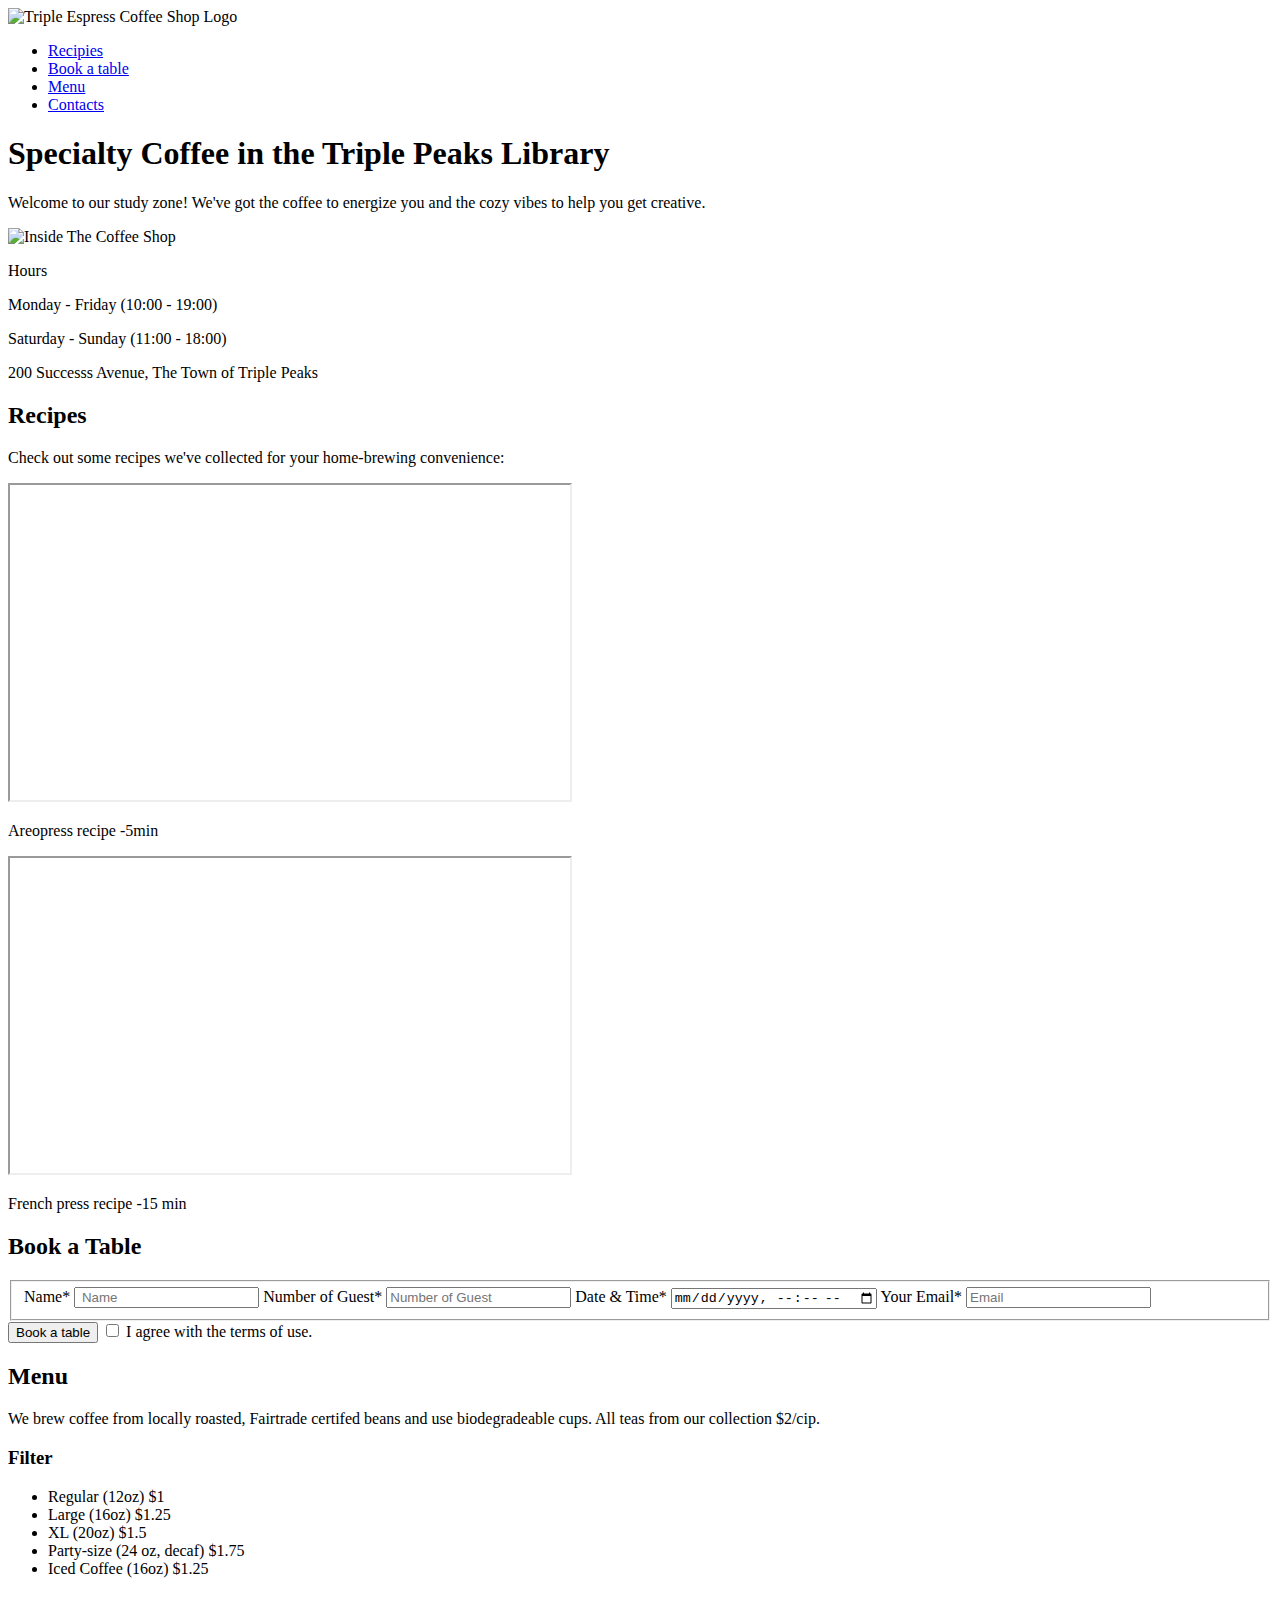
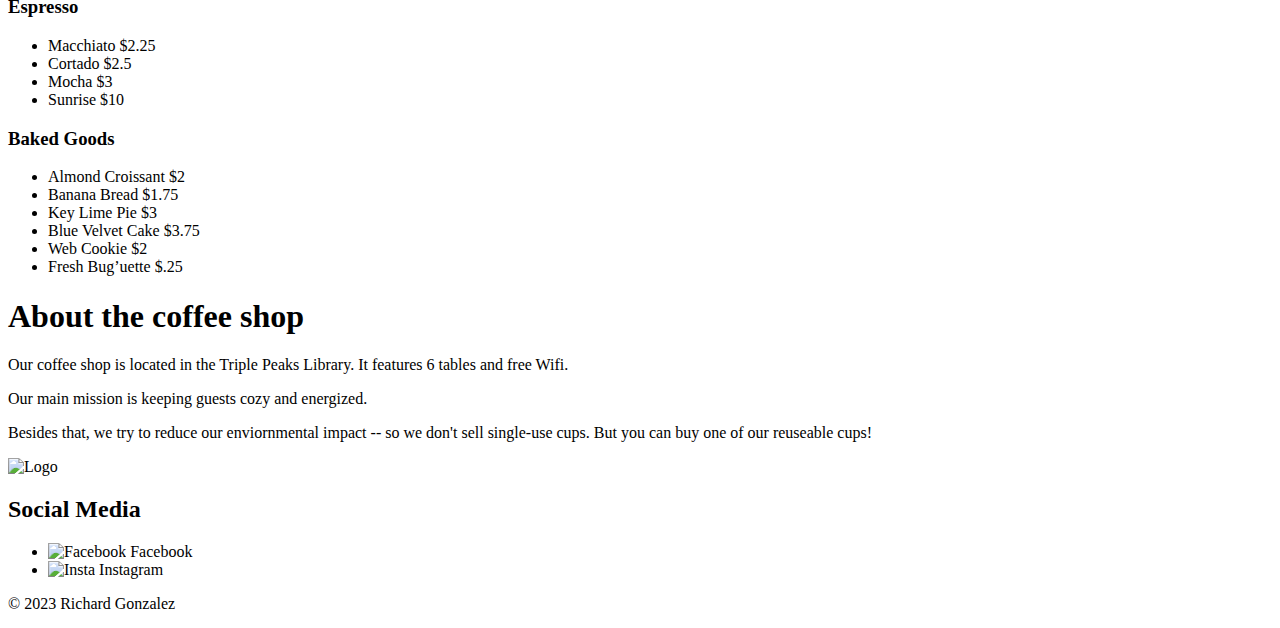
==== pages/index.html @ 74e5d19f "Update4" ====
<!DOCTYPE html>
<html lang="en">
  <head>
    <meta charset="UTF-8" />
    <meta name="viewport" content="width=device-width, initial-scale=1.0" />
    <meta name="description" content="Coffee Shop Landing Page" />
    <meta name="author" content="Richard Gonzalez" />
    <meta name="keywords" content="HTML,  CSS" />
    <link rel="stylesheet" href="vendor/normalize.css" />
    <link rel="stylesheet" href="pages/index.css" />
    <link rel="icon" href="favicon.ico" />
    <link rel="preconnect" href="https://fonts.googleapis.com" />
    <link rel="preconnect" href="https://fonts.gstatic.com" crossorigin />
    <link
      href="https://fonts.googleapis.com/css2?family=Inter:wght@400;500;700&family=Noto+Serif:ital@0;1&display=swap"
      rel="stylesheet"
    />
    <title>Coffee Shop</title>
  </head>
  <body>
    <div class="page">
      <header class="header">
        <nav class="nav">
          <img
            src="./images/logo_coffeeshop_dark.svg"
            alt="Triple Espress Coffee Shop Logo"
            class="nav__logo"
          />
          <ul class="nav__links">
            <li>
              <a href="#recipes__nav-link" class="nav__link" >
                Recipies
              </a>
            </li>
            <li>
              <a href="#reservations__nav-link" class="nav__link">
                Book a table
              </a>
            </li>
            <li>
              <a href="#menu__nav-link" class="nav__link">Menu</a>
            </li>
            <li><a href="#about__nav-link" class="nav__link">
              Contacts
            </a>
            </li>
          </ul>
        </nav>
        <h1 class="header__title">
          <span class="header__span-accent"> Specialty Coffee </span>
          in the Triple Peaks Library
        </h1>
        <p class="header__description">
          Welcome to our study zone! We've got the coffee to energize you and
          the cozy vibes to help you get creative.
        </p>
        <img
          src="images/inside_coffee_shop.png"
          alt="Inside The Coffee Shop"
          class="header__image"
        />
        <div class="header__footer">
          <div>
            <p class="header__paragraphs">Hours</p>
            <p class="header__paragraphs">Monday - Friday (10:00 - 19:00)</p>
            <p class="header__paragraphs">Saturday - Sunday (11:00 - 18:00)</p>
          </div>
          <p class="header__paragraphs">
            200 Successs Avenue, The Town of Triple Peaks
          </p>
        </div>
      </header>

      <main class="content">
        <section class="recipes"  id="recipes__nav-link">
            <h2 class="recipes__title">Recipes</h2>
            <p class="recipes__subtitle">
              Check out some recipes we've collected
              <span>
                for your home-brewing convenience:
              </span>
            </p>
            <div class="recipes__videos">
              <div>
                <iframe class="recipes__iframe"
                  width="560"
                  height="315"
                  src="https://www.youtube.com/embed/j6VlT_jUVPc?si=Xz06xtbiGsKDHQ1F"
                  title="YouTube video player"
                  allow="accelerometer; autoplay; clipboard-write; encrypted-media; gyroscope; picture-in-picture; web-share"
                  allowfullscreen
                >
                </iframe>
                <p class="recipes__video-caption">
                  <span> Areopress recipe </span>
                  <span> -5min </span>
                </p>
              </div>
            <div>
              <iframe class="recipes__iframe"
                width="560"
                height="315"
                src="https://www.youtube.com/embed/st571DYYTR8?si=hU533sCNq-ZW3jg6"
                title="YouTube video player"
                allow="accelerometer; autoplay; clipboard-write; encrypted-media; gyroscope; picture-in-picture; web-share"
                allowfullscreen
              >
              </iframe>
              <p class="recipes__video-caption">
                <span>French press recipe</span>
                <span>-15 min</span>
              </p>
            </div>
            </div>
        </section>

        <section class="reservation" id="reservations__nav-link">
          <h2 class="reservation__title"> Book a Table</h2>
          <form class="reservation__form form">
              <fieldset class="form__form">
                <label  class="form__label">
                  Name*
                  <input type="text" class="form__input"  placeholder=" Name">
                </label>

                <label  class="form__label">
                  Number of Guest*
                  <input type="number" class="form__input" placeholder="Number of Guest">
                </label>

                <label  class="form__label">
                  Date & Time*
                  <input type="datetime-local" class="form__input">
                </label>

                <label  class="form__label">
                  Your Email*
                  <input type="email" class="form__input"  placeholder="Email">
                </label>
              </fieldset>
              <button class="form__button">
                Book a table
              </button>
              <label class="form__label form__label_type_checkbox">
                <input type="checkbox" class="form__checkbox"
              />
                I agree with the terms of use.
              </label>
            </form>
        </section>

        <section class="menu" id="menu__nav-link">
          <h2 class="menu__title"> Menu</h2>
            <p class="menu__subtitle"> We brew coffee from locally roasted, Fairtrade certifed beans and use biodegradeable cups.
            All teas from our collection $2/cip.
            </p>

          <div class="menu__cards">

          <div class="card">
            <h3 class="card__title">
              Filter
            </h3>
            <ul>
              <li class="card__list-item">Regular (12oz) <span class="card__list-divider"></span>$1</li>
              <li class="card__list-item">Large (16oz) <span class="card__list-divider"></span>$1.25</li>
              <li class="card__list-item">XL (20oz) <span class="card__list-divider"></span>$1.5</li>
              <li class="card__list-item">Party-size (24 oz, decaf) <span class="card__list-divider"></span>$1.75</li>
              <li class="card__list-item">Iced Coffee (16oz) <span class="card__list-divider"></span>$1.25</li>
            </ul>
          </div>

          <div class="card">
            <h3 class="card__title">
              Espresso
            </h3>
            <ul>
              <li class="card__list-item">Macchiato <span class="card__list-divider"></span>$2.25</li>
              <li class="card__list-item">Cortado <span class="card__list-divider"></span>$2.5</li>
              <li class="card__list-item">Mocha <span class="card__list-divider"></span>$3</li>
              <li class="card__list-item">Sunrise <span class="card__list-divider"></span>$10</li>
            </ul>
          </div>

          <div class="card">
            <h3 class="card__title">
              Baked Goods
            </h3>
            <ul>
              <li class="card__list-item">Almond Croissant <span class="card__list-divider"></span>$2</li>
              <li class="card__list-item">Banana Bread <span class="card__list-divider"></span>$1.75</li>
              <li class="card__list-item">Key Lime Pie <span class="card__list-divider"></span>$3</li>
              <li class="card__list-item">Blue Velvet Cake <span class="card__list-divider"></span>$3.75</li>
              <li class="card__list-item">Web Cookie <span class="card__list-divider"></span>$2</li>
              <li class="card__list-item">Fresh Bug’uette <span class="card__list-divider"></span>$.25</li>
            </ul>
          </div>
          </div>
        </section>

        <section class="about" id="about__nav-link">
          <h1 class="about__title">
            About the coffee shop
          </h1>

          <div class="about__content">
            <p class="about__paragraph">
            Our coffee shop is located in the Triple Peaks Library. It features 6 tables and free Wifi.
            </p>

          <p class="about__paragraph">
            Our main mission is keeping guests cozy and energized.
          </p>
          <p class="about__paragraph">
            Besides that, we try to reduce our enviornmental impact -- so we don't sell single-use cups. But you can buy one of our reuseable cups!
          </p>


        </div>
        <div class="about__circle">

        </div>

        </section>
      </main>

      <footer class="footer">
        <div class="footer__content">
          <img src="./images/logo_coffeeshop_light.svg"
        alt="Logo"
        class="footer__logo"/>

        <div>
          <h2 class="footer__social-heading"> Social Media</h2>
          <ul class="footer__list">
            <li class="footer__list-item" > <a class="footer__social-link"> <img src="./images/facebook_white.svg" alt="Facebook" class="footer__social-icon"/></a>  Facebook</li>
            <li class="footer__list-item" > <a class="footer__social-link"> <img src="./images/instagram_white.svg" alt="Insta" class="footer__social-icon"/></a> Instagram</li>
          </ul>
      </div>
        </div>

      <p class="footer__copyright">© 2023 Richard Gonzalez </p>
    </footer>
    </div>
  </body>
</html>
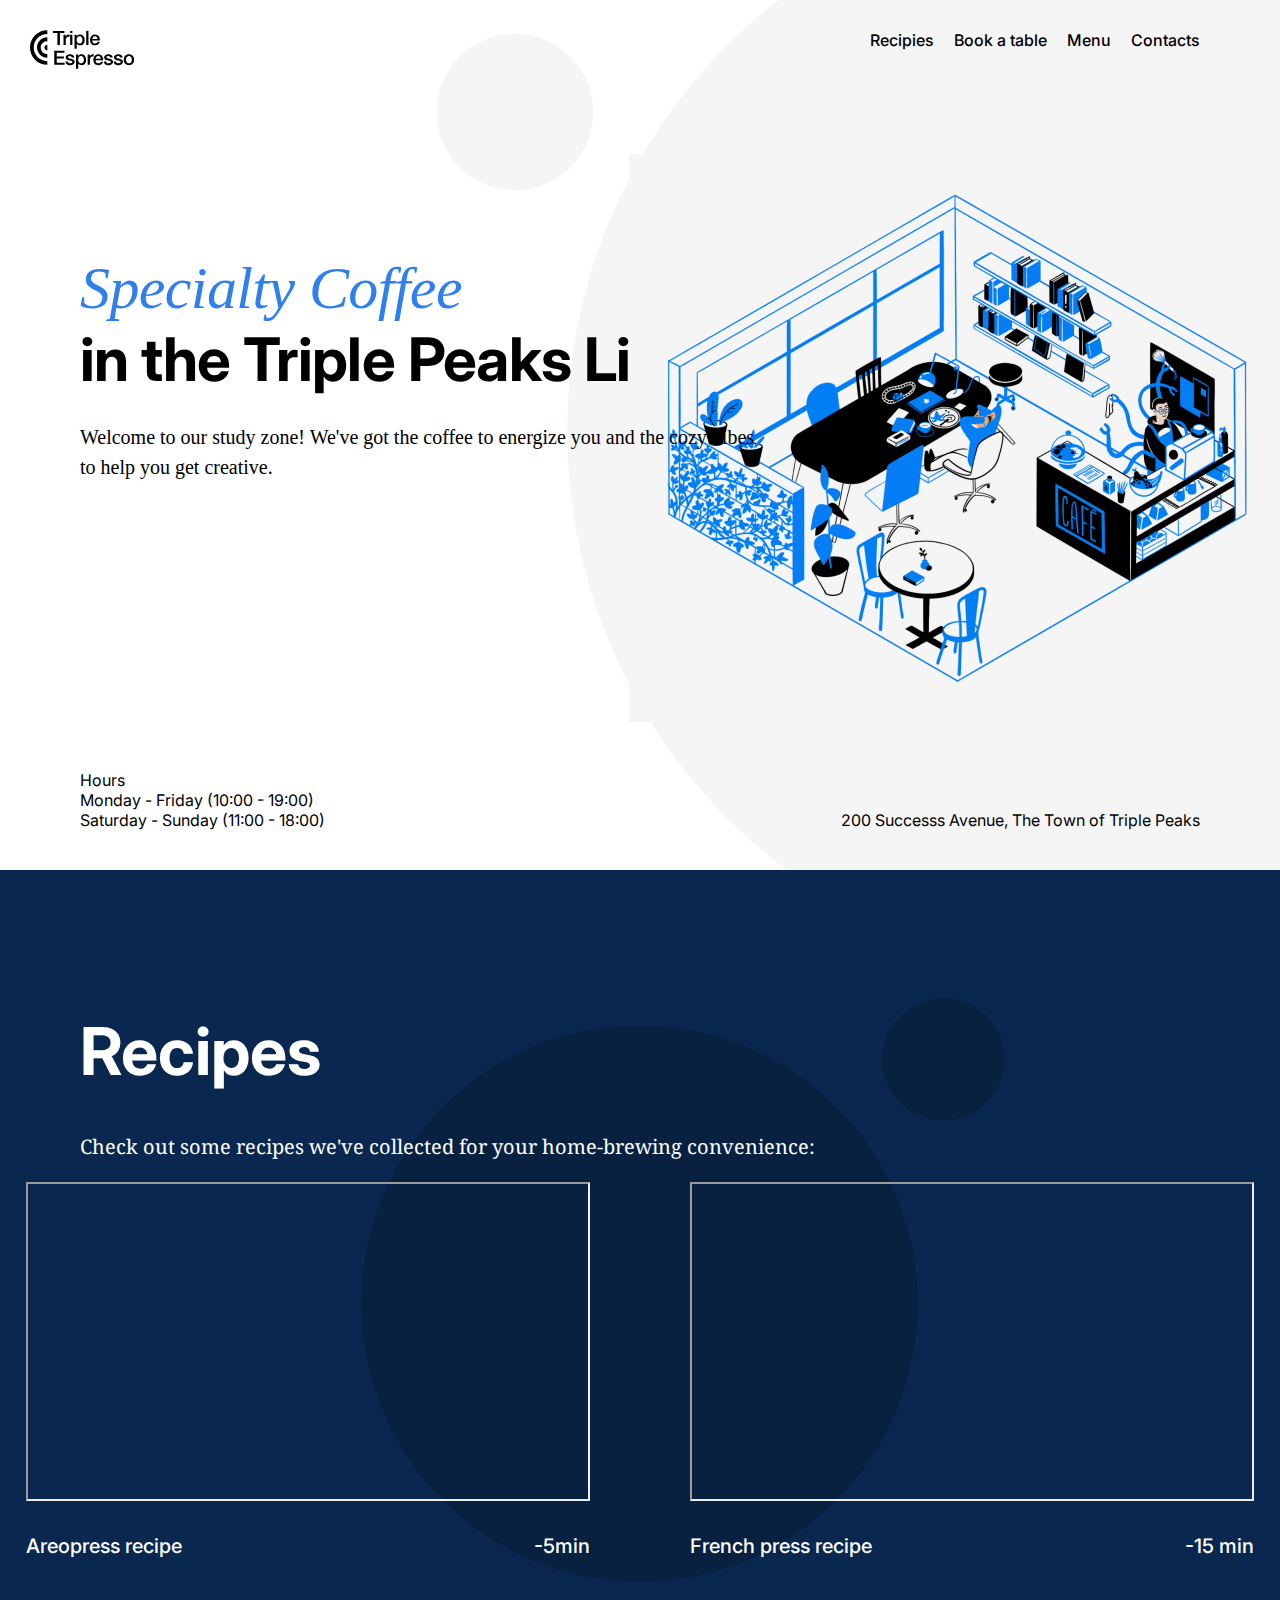
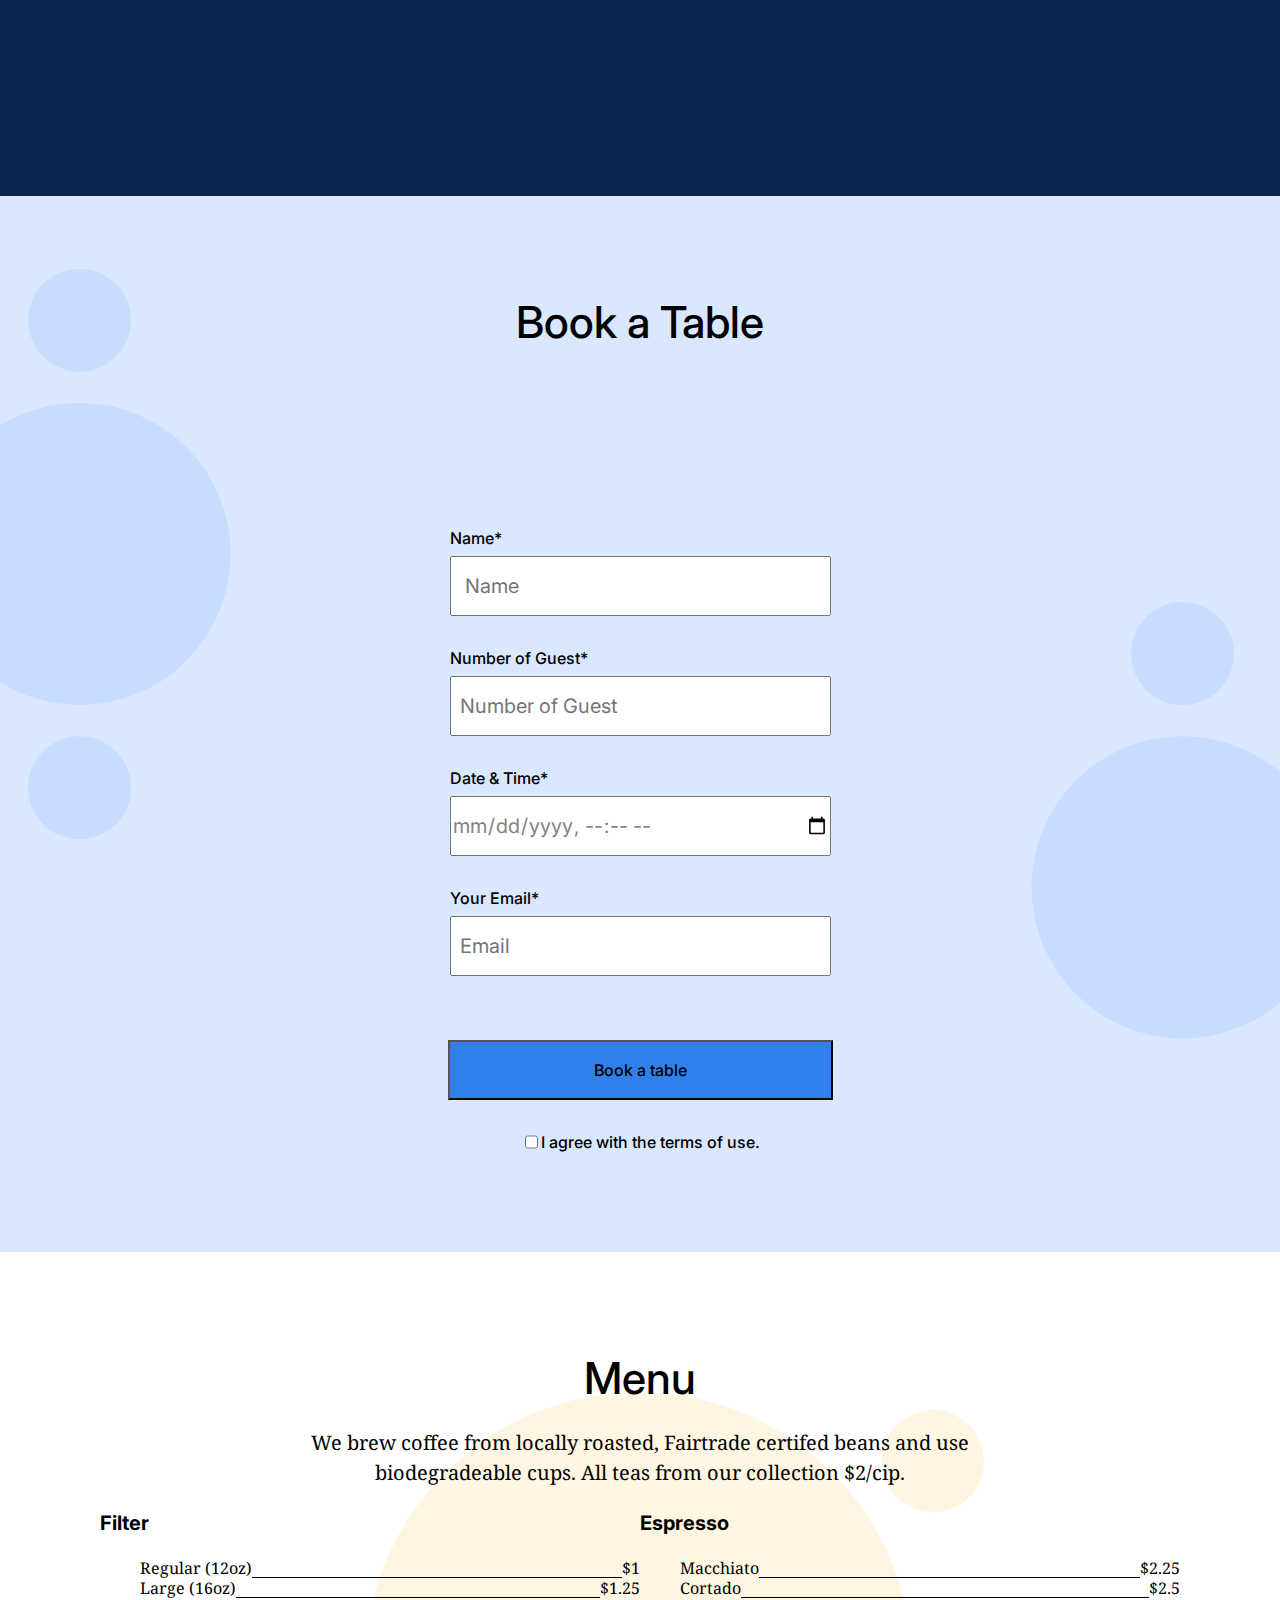
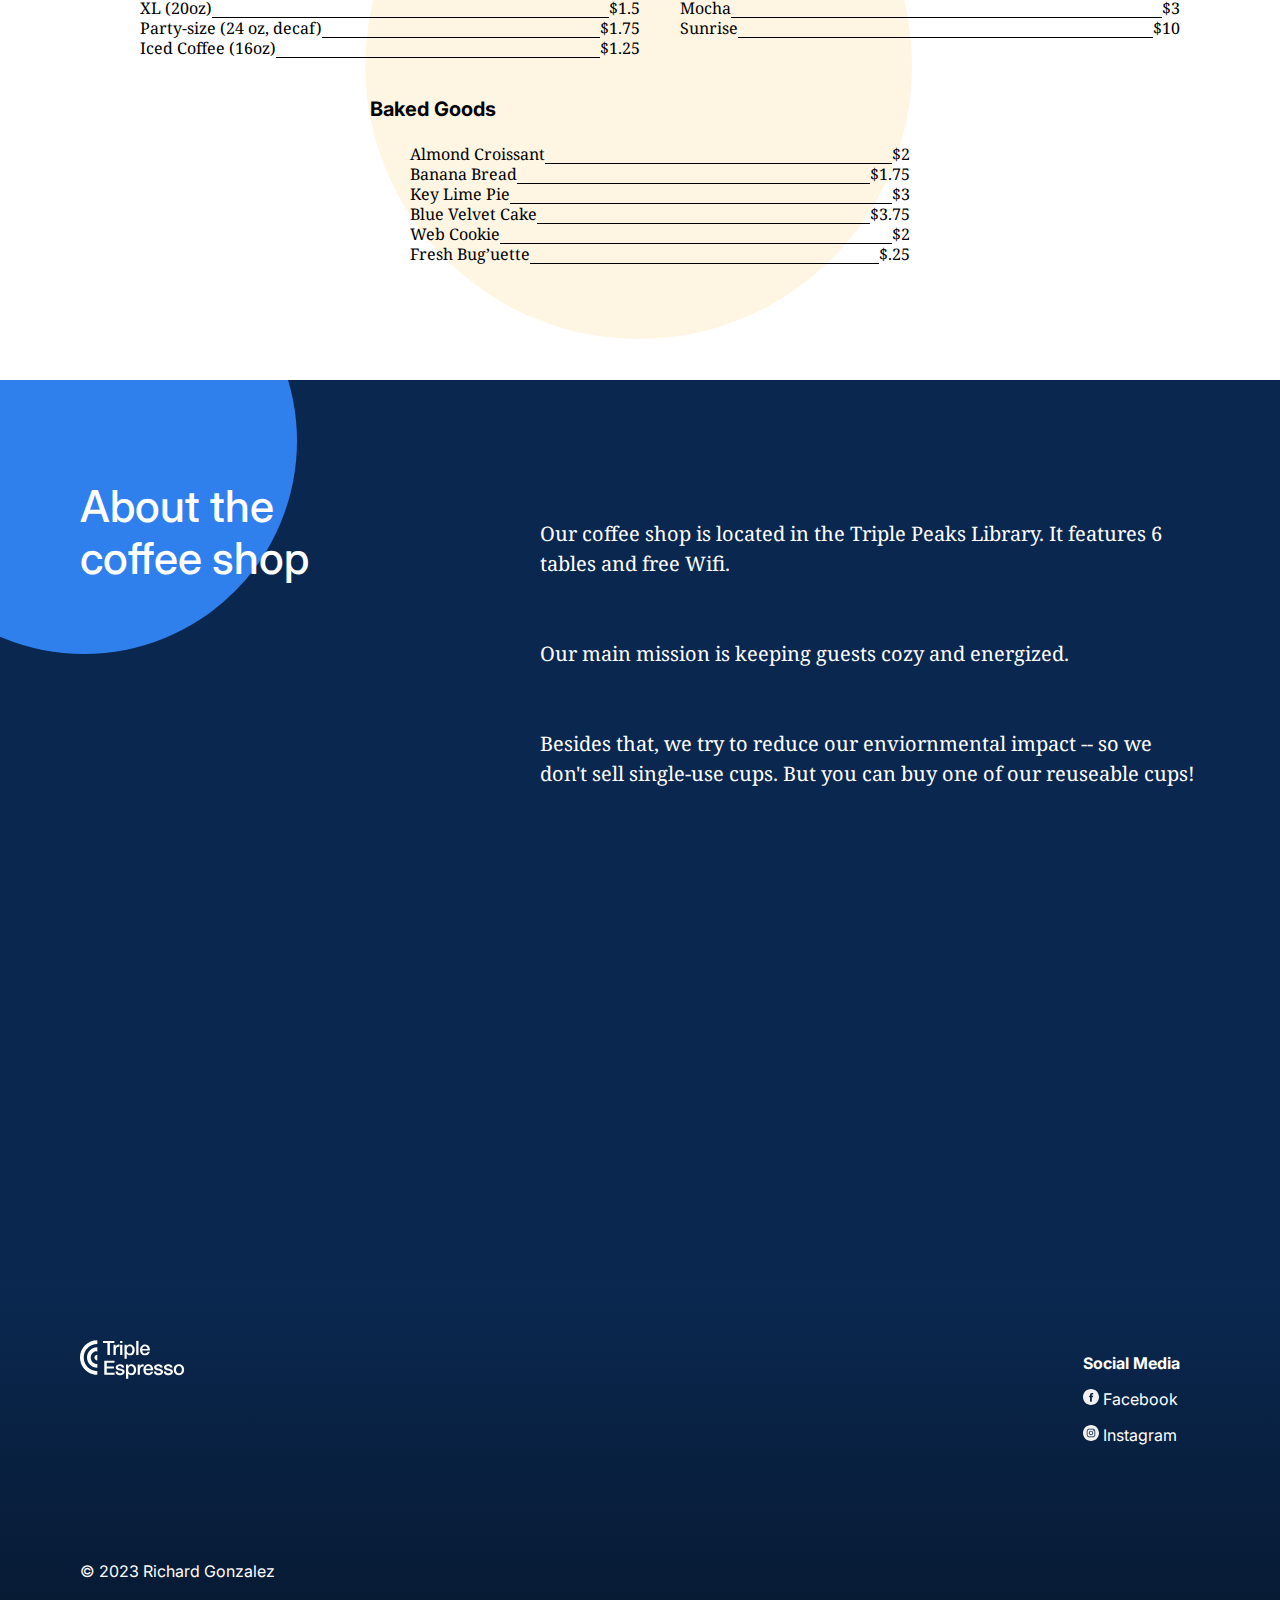
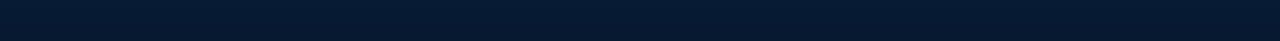
==== commit a54f93b0: "Stage4" ====
--- a/pages/index.html
+++ b/pages/index.html
@@ -7,7 +7,7 @@
     <meta name="author" content="Richard Gonzalez" />
     <meta name="keywords" content="HTML,  CSS" />
     <link rel="stylesheet" href="vendor/normalize.css" />
-    <link rel="stylesheet" href="pages/index.css" />
+    <link rel="stylesheet" href="../pages/index.css" />
     <link rel="icon" href="favicon.ico" />
     <link rel="preconnect" href="https://fonts.googleapis.com" />
     <link rel="preconnect" href="https://fonts.gstatic.com" crossorigin />
@@ -22,7 +22,7 @@
       <header class="header">
         <nav class="nav">
           <img
-            src="./images/logo_coffeeshop_dark.svg"
+            src="../images/logo_coffeeshop_dark.svg"
             alt="Triple Espress Coffee Shop Logo"
             class="nav__logo"
           />
@@ -55,7 +55,7 @@
           the cozy vibes to help you get creative.
         </p>
         <img
-          src="images/inside_coffee_shop.png"
+          src="../images/inside_coffee_shop.png"
           alt="Inside The Coffee Shop"
           class="header__image"
         />
@@ -226,15 +226,15 @@
 
       <footer class="footer">
         <div class="footer__content">
-          <img src="./images/logo_coffeeshop_light.svg"
+          <img src="../images/logo_coffeeshop_light.svg"
         alt="Logo"
         class="footer__logo"/>
 
         <div>
           <h2 class="footer__social-heading"> Social Media</h2>
           <ul class="footer__list">
-            <li class="footer__list-item" > <a class="footer__social-link"> <img src="./images/facebook_white.svg" alt="Facebook" class="footer__social-icon"/></a>  Facebook</li>
-            <li class="footer__list-item" > <a class="footer__social-link"> <img src="./images/instagram_white.svg" alt="Insta" class="footer__social-icon"/></a> Instagram</li>
+            <li class="footer__list-item" > <a class="footer__social-link"> <img src="../images/facebook_white.svg" alt="Facebook" class="footer__social-icon"/></a>  Facebook</li>
+            <li class="footer__list-item" > <a class="footer__social-link"> <img src="../images/instagram_white.svg" alt="Insta" class="footer__social-icon"/></a> Instagram</li>
           </ul>
       </div>
         </div>
--- a/pages/index.css
+++ b/pages/index.css
@@ -0,0 +1,11 @@
+@import url(..//vendor/normalize.css);
+@import url(..//blocks/page.css);
+@import url(..//blocks/header.css);
+@import url(..//blocks/nav.css);
+@import url(..//blocks/recipes.css);
+@import url(..//blocks/reservation.css);
+@import url(../blocks/forms.css);
+@import url(..//blocks/menu.css);
+@import url(..//blocks/card.css);
+@import url(../blocks/about.css);
+@import url(..//blocks/footer.css);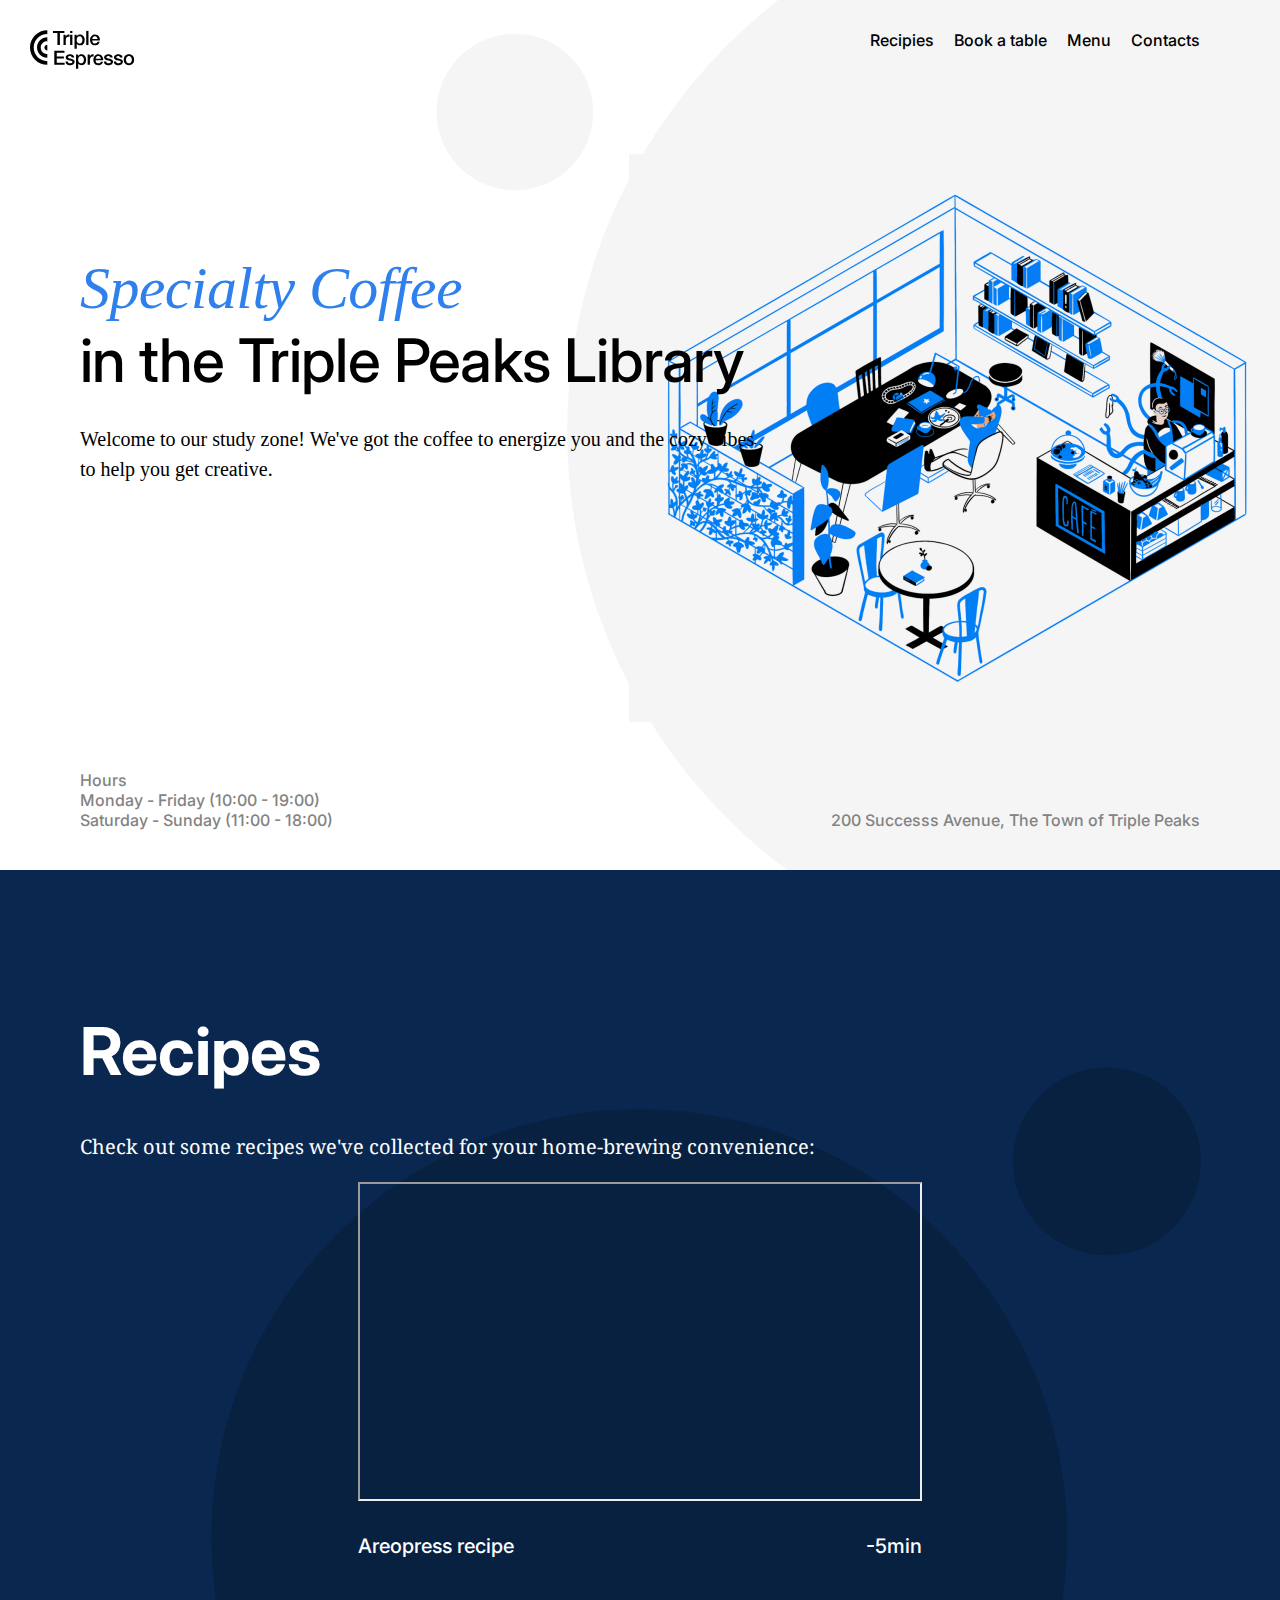
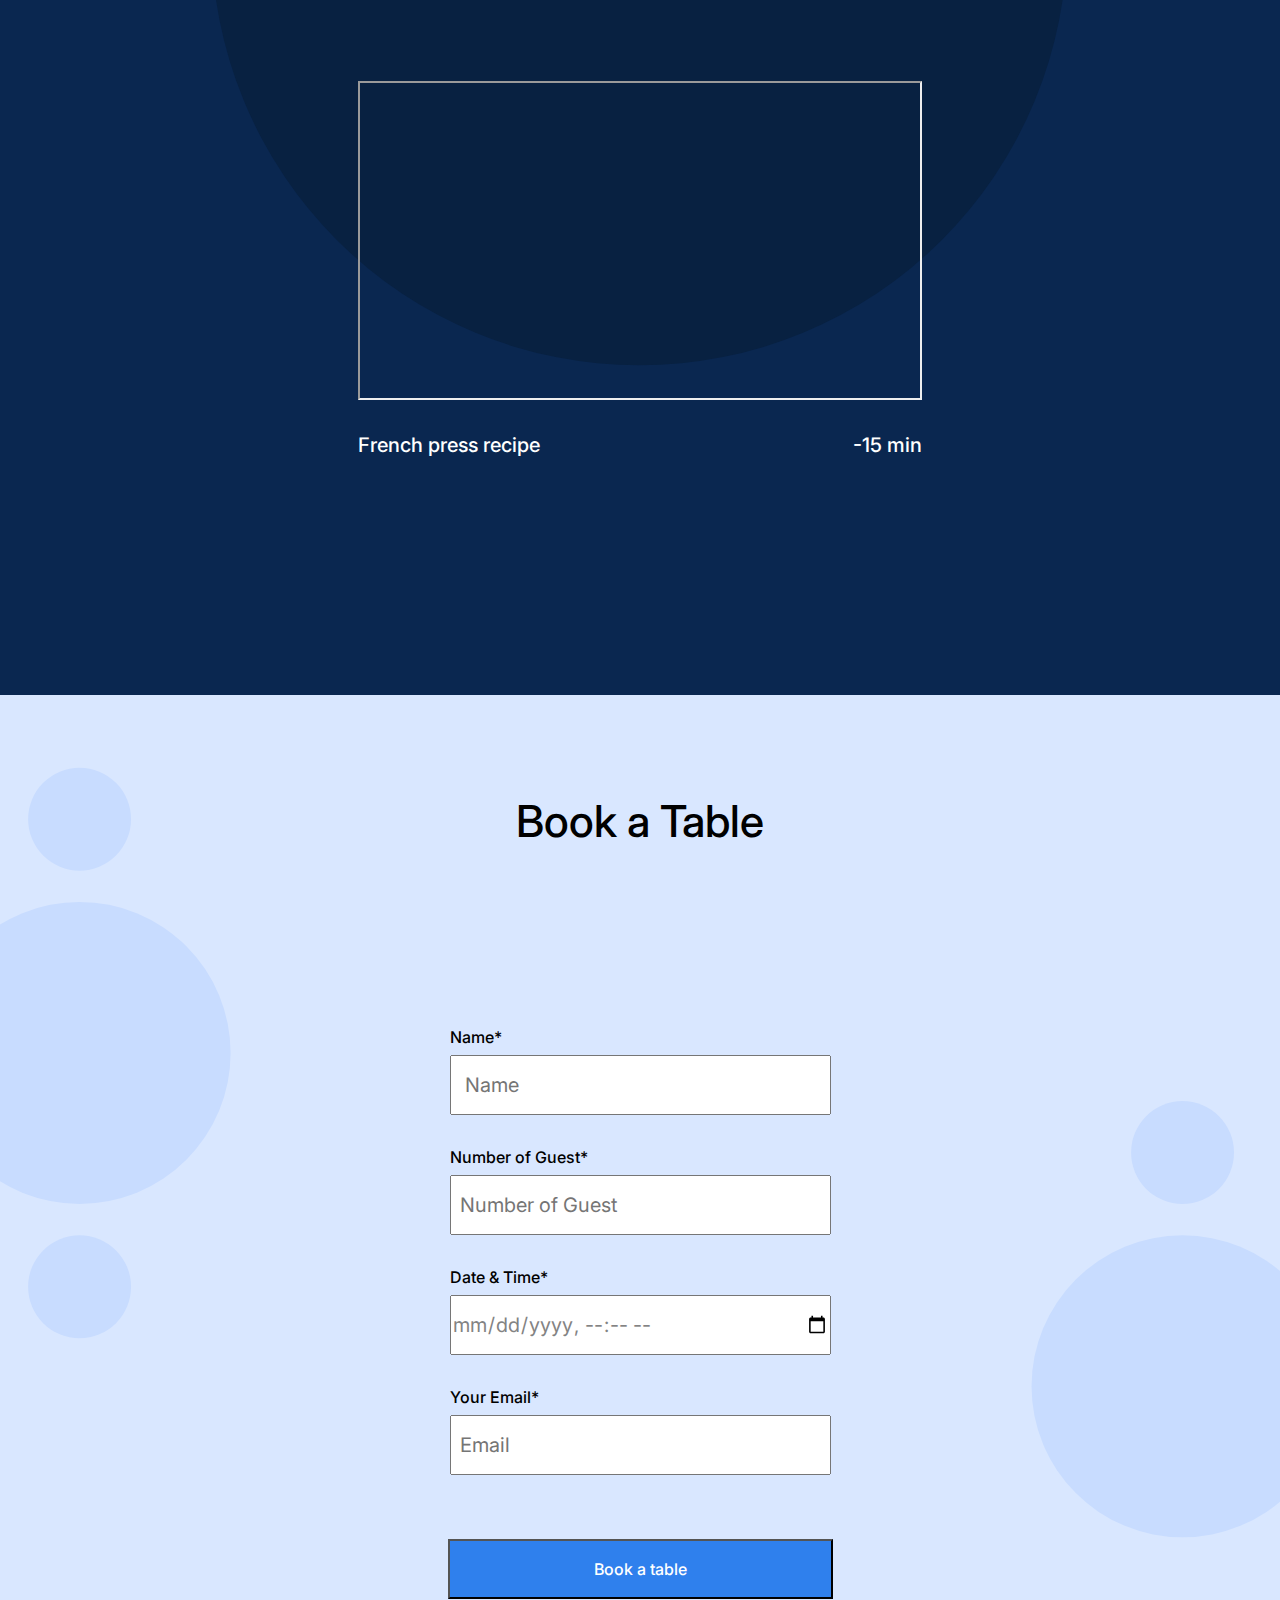
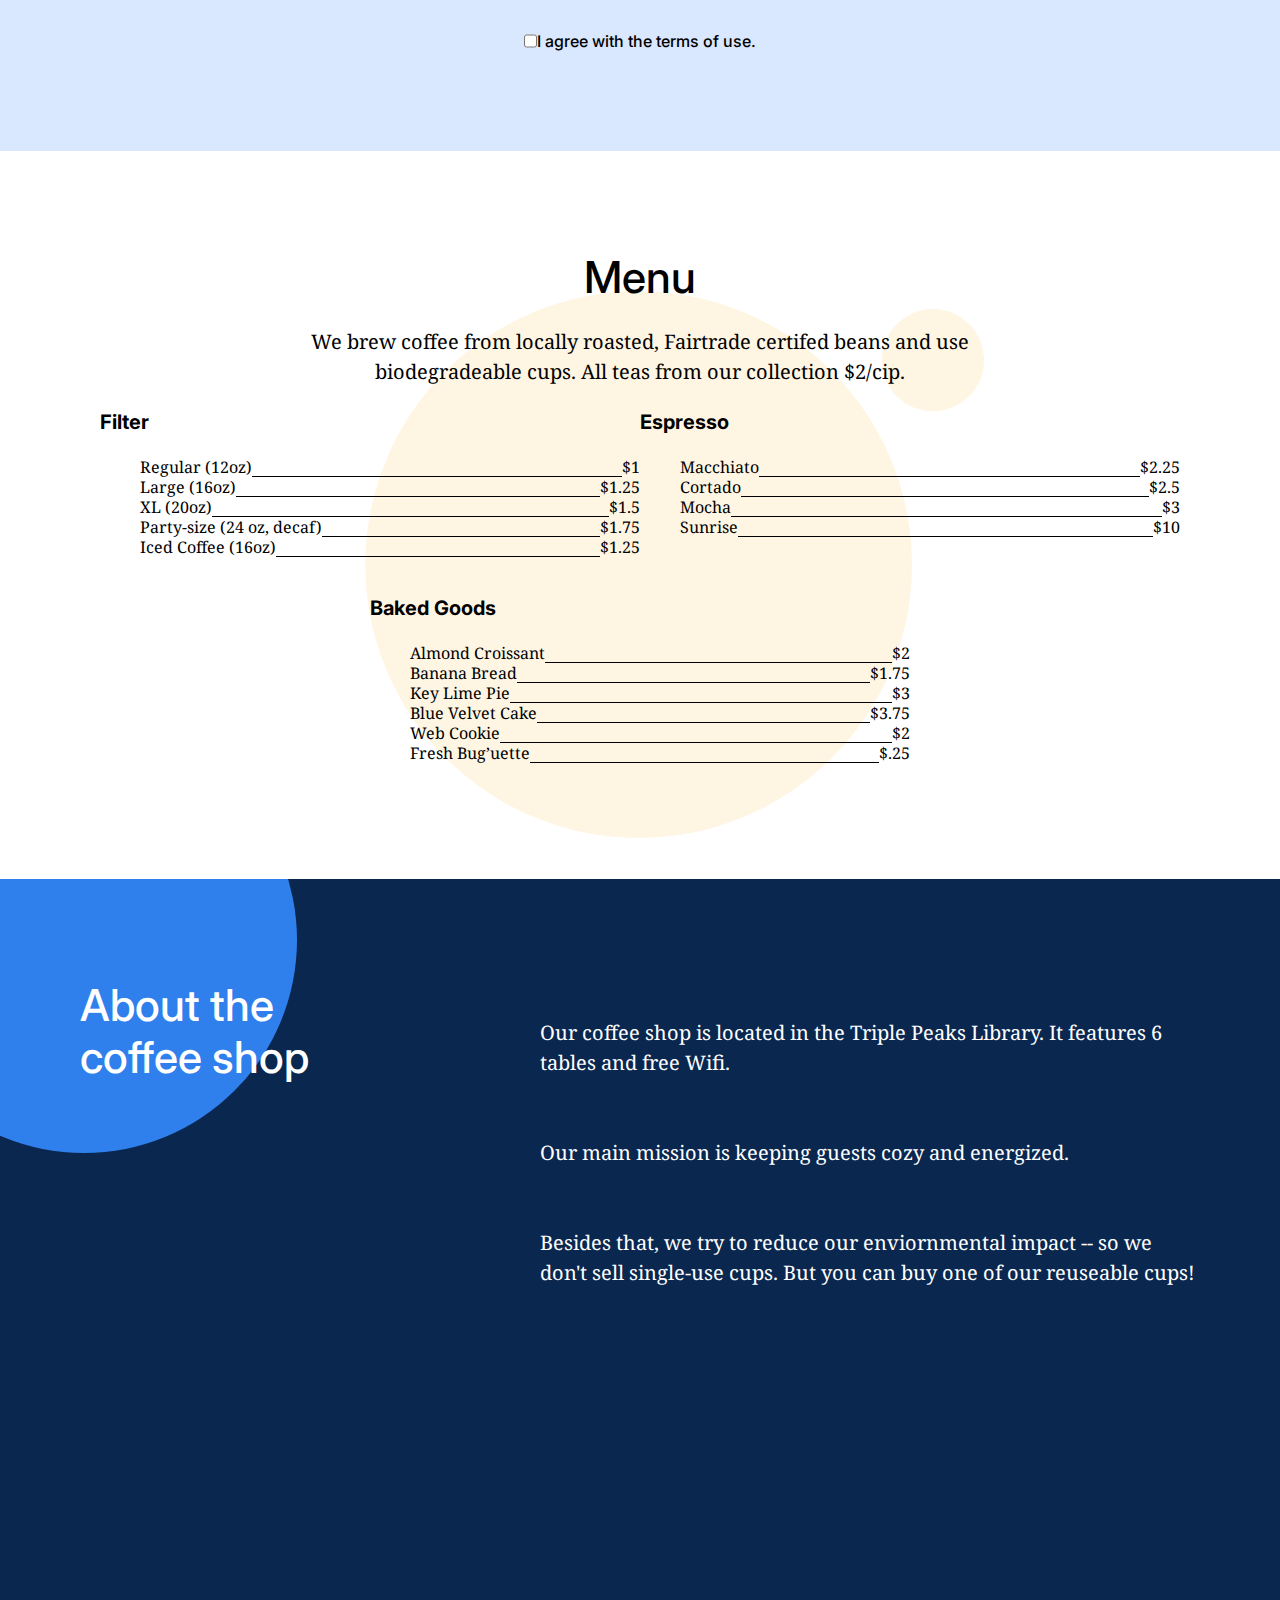
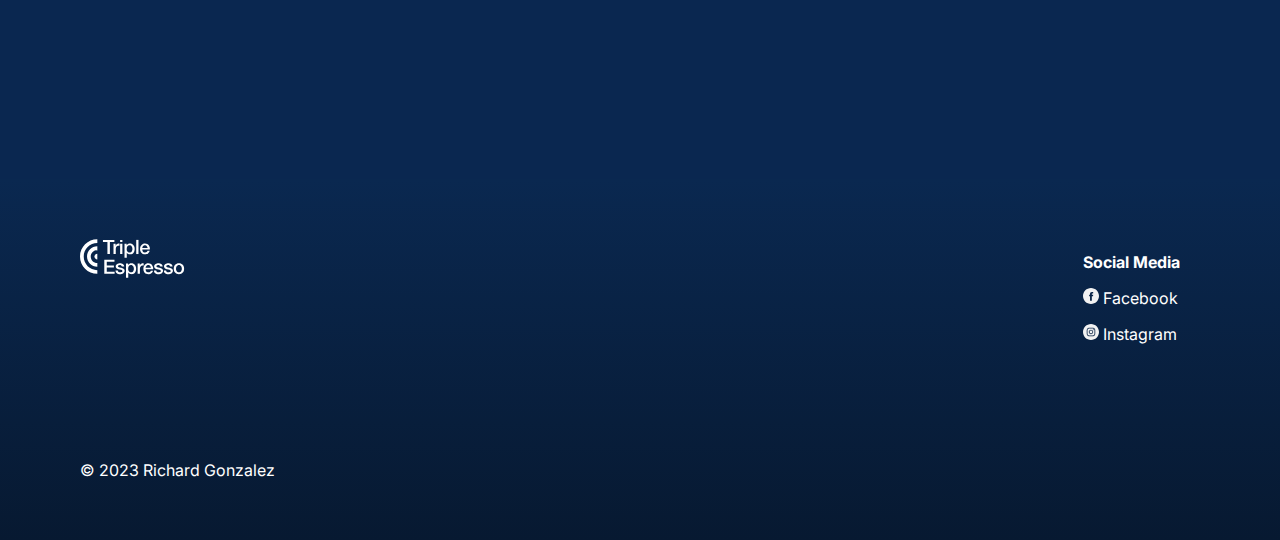
==== commit 9cda7bc6: "Update 4.4" ====
--- a/pages/index.html
+++ b/pages/index.html
@@ -2,7 +2,7 @@
 <html lang="en">
   <head>
     <meta charset="UTF-8" />
-    <meta name="viewport" content="width=device-width, initial-scale=1.0" />
+    <meta name="viewport" content="width=device-width, initial-scale=1.0">
     <meta name="description" content="Coffee Shop Landing Page" />
     <meta name="author" content="Richard Gonzalez" />
     <meta name="keywords" content="HTML,  CSS" />
--- a/pages/index.css
+++ b/pages/index.css
@@ -4,7 +4,7 @@
 @import url(..//blocks/nav.css);
 @import url(..//blocks/recipes.css);
 @import url(..//blocks/reservation.css);
-@import url(../blocks/forms.css);
+@import url(../blocks/form.css);
 @import url(..//blocks/menu.css);
 @import url(..//blocks/card.css);
 @import url(../blocks/about.css);
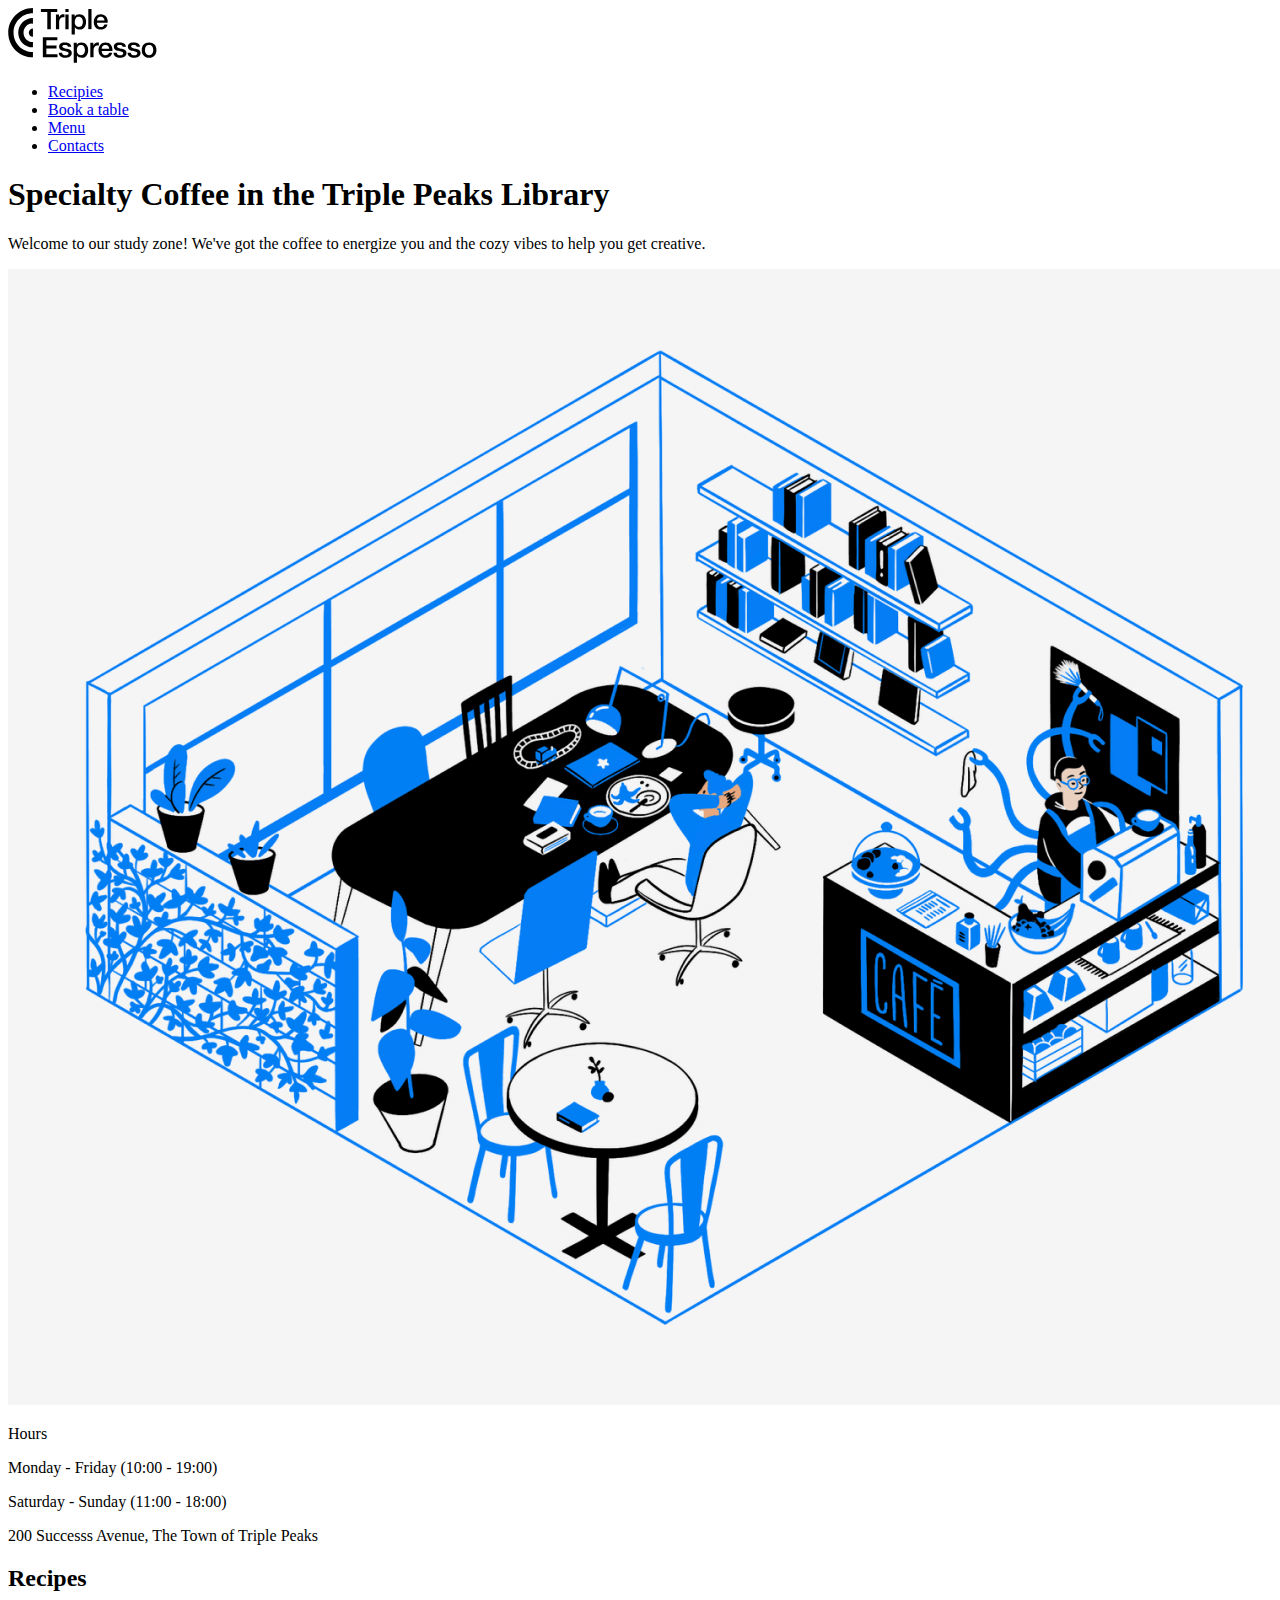
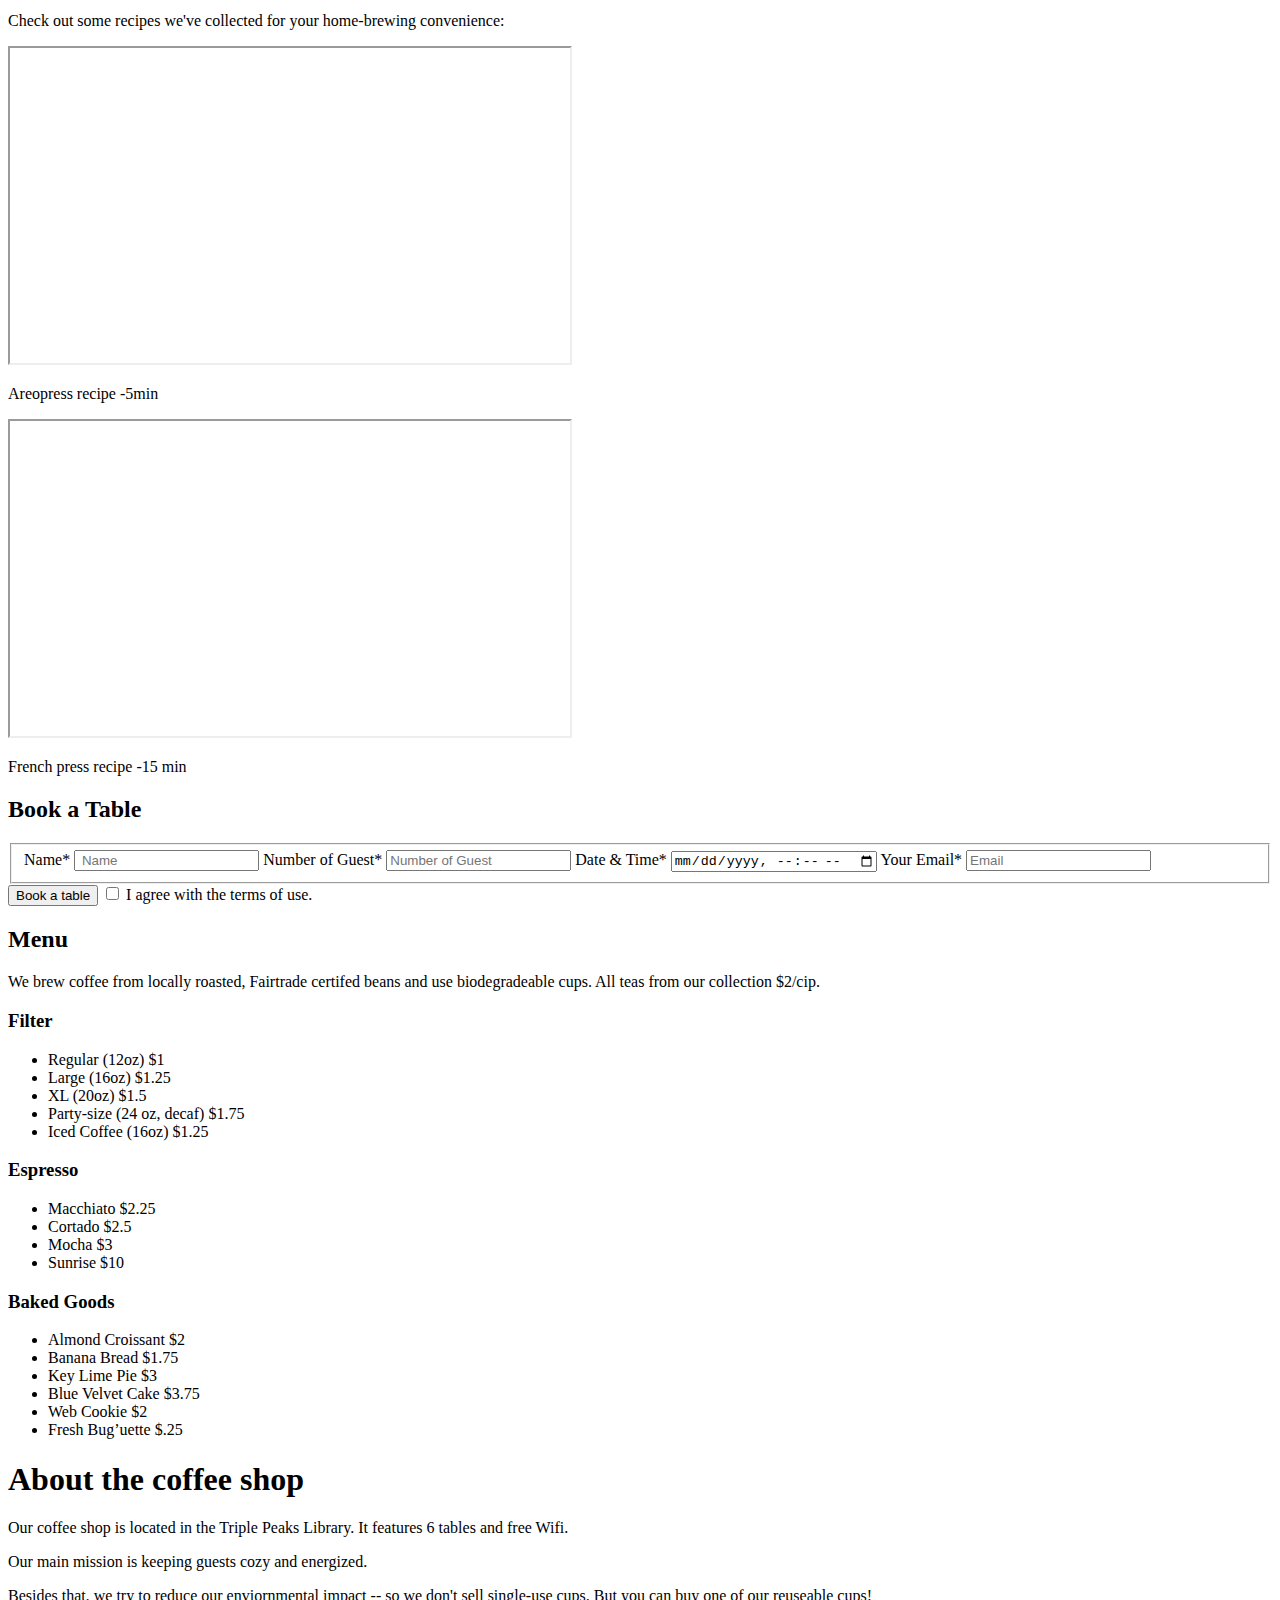
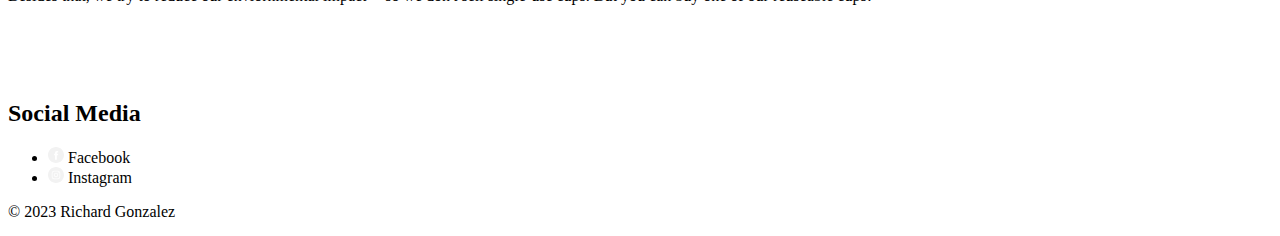
==== commit 92663b59: "Updated" ====
--- a/pages/index.html
+++ b/pages/index.html
@@ -7,7 +7,7 @@
     <meta name="author" content="Richard Gonzalez" />
     <meta name="keywords" content="HTML,  CSS" />
     <link rel="stylesheet" href="vendor/normalize.css" />
-    <link rel="stylesheet" href="../pages/index.css" />
+    <link rel="stylesheet" href="../Sprint2/coffeeshop/pages/index.css" />
     <link rel="icon" href="favicon.ico" />
     <link rel="preconnect" href="https://fonts.googleapis.com" />
     <link rel="preconnect" href="https://fonts.gstatic.com" crossorigin />
